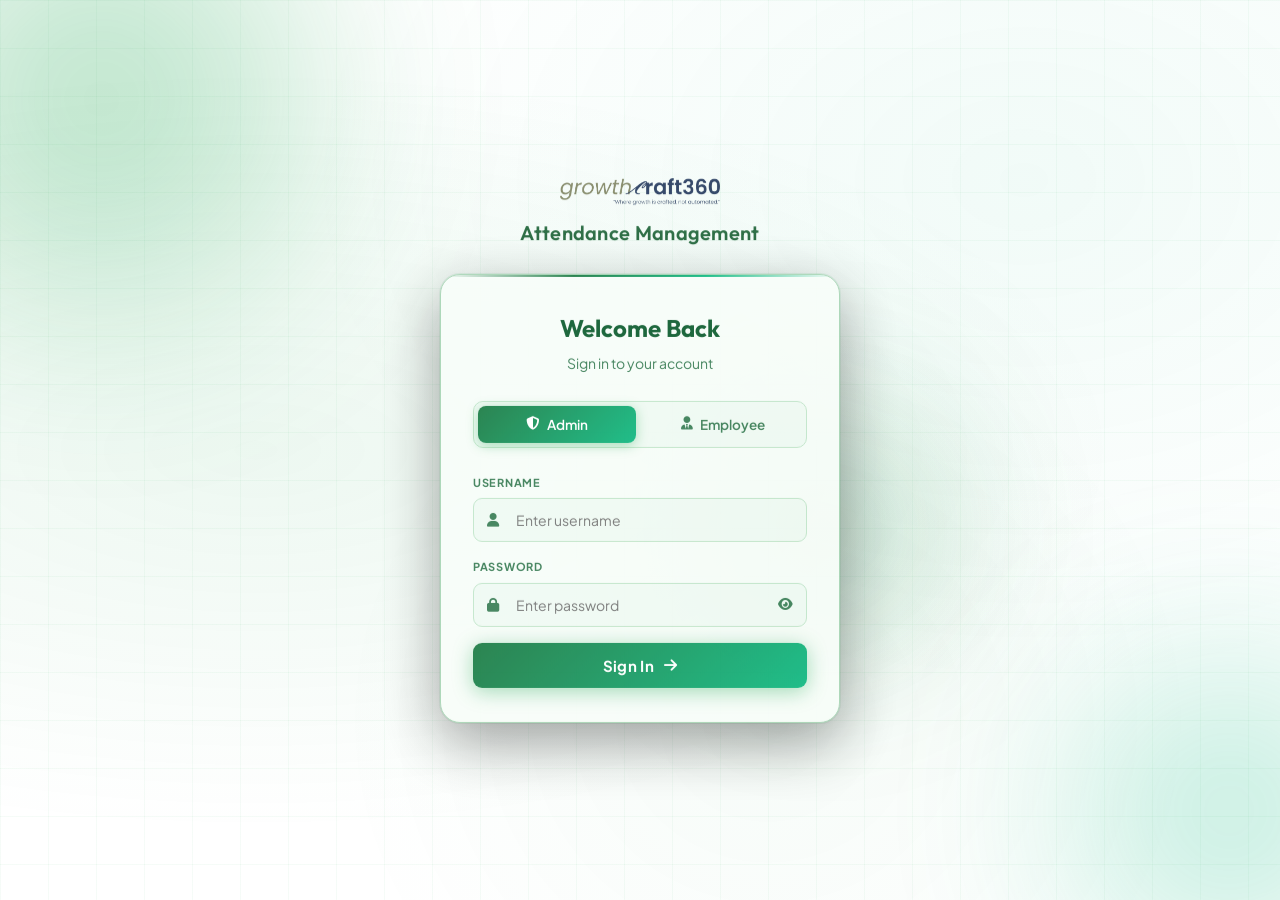
==== frontend/admin.html @ 6c8113cc "fix railway deploy" ====
<!DOCTYPE html>
<html lang="en">
<head>
  <meta charset="UTF-8"/>
  <meta name="viewport" content="width=device-width, initial-scale=1.0"/>
  <title>Growth Craft360</title>
  <link rel="stylesheet" href="css/style.css"/>
  <link rel="stylesheet" href="css/dashboard.css"/>
  <link href="https://fonts.googleapis.com/css2?family=Plus+Jakarta+Sans:wght@300;400;500;600;700;800&family=Outfit:wght@400;500;600;700;800&display=swap" rel="stylesheet"/>
  <link rel="stylesheet" href="https://cdnjs.cloudflare.com/ajax/libs/font-awesome/6.5.0/css/all.min.css"/>
</head>
<body>

<div class="app-layout">
  <!-- Sidebar -->
  <aside class="sidebar" id="sidebar">
    <div class="sidebar-header">
      <div class="sidebar-logo">
     <img src="./images/websitelogo.webp" style="width:100%;">
      
      </div>
      <button class="sidebar-toggle" onclick="toggleSidebar()"><i class="fa-solid fa-bars"></i></button>
    </div>

    <div class="sidebar-user">
      <div class="user-avatar" id="sb-avatar">A</div>
      <div class="user-info">
        <div class="user-name" id="sb-name">Admin</div>
        <div class="user-role"><i class="fa-solid fa-shield-halved"></i> Administrator</div>
      </div>
    </div>

    <nav class="sidebar-nav">
      <div class="nav-section-label">Main</div>
      <a class="nav-item active" data-page="dashboard" onclick="showPage('dashboard',this)">
        <i class="fa-solid fa-chart-pie"></i><span>Dashboard</span>
      </a>
      <a class="nav-item" data-page="employees" onclick="showPage('employees',this)">
        <i class="fa-solid fa-users"></i><span>Employees</span>
        <span class="nav-badge" id="emp-count-badge">0</span>
      </a>
      <a class="nav-item" data-page="attendance" onclick="showPage('attendance',this)">
        <i class="fa-solid fa-clock"></i><span>Attendance</span>
      </a>

      <div class="nav-section-label">Management</div>
      <a class="nav-item" data-page="leaves" onclick="showPage('leaves',this)">
        <i class="fa-solid fa-calendar-xmark"></i><span>Leave Requests</span>
        <span class="nav-badge pending-badge" id="leave-count-badge">0</span>
      </a>
      <a class="nav-item" data-page="reports" onclick="showPage('reports',this)">
        <i class="fa-solid fa-file-chart-column"></i><span>Reports</span>
      </a>

      <div class="nav-section-label">Account</div>
      <a class="nav-item" onclick="doLogout()">
        <i class="fa-solid fa-right-from-bracket"></i><span>Logout</span>
      </a>
    </nav>
  </aside>

  <!-- Main Content -->
  <div class="main-content">
    <header class="topbar">
      <div class="topbar-left">
        <button class="mobile-menu-btn" onclick="toggleSidebar()"><i class="fa-solid fa-bars"></i></button>
        <div class="page-breadcrumb">
          <span id="page-title">Dashboard</span>
        </div>
      </div>
      <div class="topbar-right">
        <div class="topbar-date"><i class="fa-regular fa-calendar"></i> <span id="topbar-date"></span></div>
        <div class="topbar-time"><i class="fa-regular fa-clock"></i> <span id="topbar-time"></span></div>
        <div class="topbar-avatar" id="topbar-av">A</div>
      </div>
    </header>

    <div class="content-area">
      <div class="page active" id="page-dashboard">
        <div class="page-heading">
          <h1>Overview <span class="heading-accent">Dashboard</span></h1>
          <p>Welcome back! Here's what's happening today.</p>
        </div>

        <div class="stats-row">
          <div class="stat-card" style="--accent:#6366f1">
            <div class="stat-icon"><i class="fa-solid fa-users"></i></div>
            <div class="stat-body">
              <div class="stat-value" id="stat-total-emp">0</div>
              <div class="stat-label">Total Employees</div>
            </div>
            <div class="stat-trend up"><i class="fa-solid fa-arrow-trend-up"></i></div>
          </div>
          <div class="stat-card" style="--accent:#22c55e">
            <div class="stat-icon"><i class="fa-solid fa-circle-check"></i></div>
            <div class="stat-body">
              <div class="stat-value" id="stat-present">0</div>
              <div class="stat-label">Present Today</div>
            </div>
            <div class="stat-trend up"><i class="fa-solid fa-arrow-trend-up"></i></div>
          </div>
          <div class="stat-card" style="--accent:#ef4444">
            <div class="stat-icon"><i class="fa-solid fa-circle-xmark"></i></div>
            <div class="stat-body">
              <div class="stat-value" id="stat-absent">0</div>
              <div class="stat-label">Absent Today</div>
            </div>
            <div class="stat-trend down"><i class="fa-solid fa-arrow-trend-down"></i></div>
          </div>
          <div class="stat-card" style="--accent:#f59e0b">
            <div class="stat-icon"><i class="fa-solid fa-hourglass-half"></i></div>
            <div class="stat-body">
              <div class="stat-value" id="stat-pending-leaves">0</div>
              <div class="stat-label">Pending Leaves</div>
            </div>
            <div class="stat-trend"><i class="fa-solid fa-minus"></i></div>
          </div>
          <div class="stat-card" style="--accent:#f97316">
            <div class="stat-icon"><i class="fa-solid fa-clock"></i></div>
            <div class="stat-body">
              <div class="stat-value" id="stat-late">0</div>
              <div class="stat-label">Late Today</div>
            </div>
            <div class="stat-trend down"><i class="fa-solid fa-triangle-exclamation"></i></div>
          </div>
          <div class="stat-card" style="--accent:#8b5cf6">
            <div class="stat-icon"><i class="fa-solid fa-calendar-day"></i></div>
            <div class="stat-body">
              <div class="stat-value" id="stat-halfday">0</div>
              <div class="stat-label">Half Day</div>
            </div>
            <div class="stat-trend down"><i class="fa-solid fa-triangle-exclamation"></i></div>
          </div>
        </div>

        <div class="dashboard-grid">
          <div class="dash-card wide">
            <div class="dash-card-header">
              <h3>Today's Attendance</h3>
              <span id="today-date-label"></span>
            </div>
            <div class="table-wrap">
              <table class="data-table">
                <thead><tr><th>Employee</th><th>Check In</th><th>Check Out</th><th>Lunch In</th><th>Lunch Out</th><th>Hours</th><th>Status</th></tr></thead>
                <tbody id="today-att-tbody"></tbody>
              </table>
            </div>
          </div>

          <div class="dash-card">
            <div class="dash-card-header"><h3>Attendance Rate</h3></div>
            <div class="donut-wrap">
              <svg class="donut" viewBox="0 0 120 120">
                <circle class="donut-bg" cx="60" cy="60" r="50"/>
                <circle class="donut-fill" id="donut-fill" cx="60" cy="60" r="50"
                  stroke-dasharray="0 314" stroke-dashoffset="78.5"/>
              </svg>
              <div class="donut-center">
                <div class="donut-pct" id="donut-pct">0%</div>
                <div class="donut-sub">Today</div>
              </div>
            </div>
            <div class="donut-legend">
              <div class="leg-item"><span class="leg-dot present"></span>Present</div>
              <div class="leg-item"><span class="leg-dot absent"></span>Absent</div>
            </div>
          </div>

          <div class="dash-card">
            <div class="dash-card-header"><h3>Recent Leave Requests</h3></div>
            <div id="recent-leaves-list" class="activity-list"></div>
          </div>
        </div>
      </div>

      <!-- ====== EMPLOYEES PAGE ====== -->
      <div class="page" id="page-employees">
        <div class="page-heading">
          <h1>Employee <span class="heading-accent">Management</span></h1>
          <button class="btn-primary" onclick="openAddEmployee()"><i class="fa-solid fa-plus"></i> Add Employee</button>
        </div>

        <div class="toolbar">
          <div class="search-wrap">
            <i class="fa-solid fa-magnifying-glass"></i>
            <input type="text" id="emp-search" placeholder="Search employees..." oninput="renderEmployees()"/>
          </div>
          <select class="filter-sel" onchange="renderEmployees()" id="emp-dept-filter">
            <option value="">All Departments</option>
          </select>
        </div>

        <div class="card">
          <div class="table-wrap">
            <table class="data-table">
              <thead><tr><th>#</th><th>Name</th><th>Username</th><th>Department</th><th>Salary</th><th>Join Date</th><th>Documents</th><th>Actions</th></tr></thead>
              <tbody id="emp-tbody"></tbody>
            </table>
          </div>
        </div>
      </div>

      <!-- ====== ATTENDANCE PAGE ====== -->
      <div class="page" id="page-attendance">
        <div class="page-heading">
          <h1>Attendance <span class="heading-accent">Records</span></h1>
          <button class="btn-outline" onclick="exportCSV()"><i class="fa-solid fa-download"></i> Export CSV</button>
        </div>

        <div class="toolbar">
          <div class="search-wrap">
            <i class="fa-solid fa-magnifying-glass"></i>
            <input type="text" id="att-search" placeholder="Search by name..." oninput="renderAdminAttendance()"/>
          </div>
          <input type="date" class="date-input" id="att-date-filter" onchange="renderAdminAttendance()"/>
          <button class="btn-outline" onclick="document.getElementById('att-date-filter').value=''; renderAdminAttendance()">Clear</button>
        </div>

        <div class="card">
          <div class="table-wrap">
            <table class="data-table">
              <thead><tr><th>Employee</th><th>Date</th><th>Check In</th><th>Check Out</th><th>Lunch In</th><th>Lunch Out</th><th>Net Hours</th><th>Status</th></tr></thead>
              <tbody id="admin-att-tbody"></tbody>
            </table>
          </div>
        </div>
      </div>

      <!-- ====== LEAVES PAGE ====== -->
      <div class="page" id="page-leaves">
        <div class="page-heading">
          <h1>Leave <span class="heading-accent">Requests</span></h1>
        </div>

        <div class="leave-tabs">
          <button class="ltab active" onclick="filterLeaves('pending',this)">Pending</button>
          <button class="ltab" onclick="filterLeaves('approved',this)">Approved</button>
          <button class="ltab" onclick="filterLeaves('rejected',this)">Rejected</button>
          <button class="ltab" onclick="filterLeaves('all',this)">All</button>
        </div>

        <div class="card">
          <div class="table-wrap">
            <table class="data-table">
              <thead><tr><th>Employee</th><th>Type</th><th>From</th><th>To</th><th>Days</th><th>Reason</th><th>Status</th><th>Actions</th></tr></thead>
              <tbody id="leaves-tbody"></tbody>
            </table>
          </div>
        </div>
      </div>

      <!-- ====== REPORTS PAGE ====== -->
      <div class="page" id="page-reports">
        <div class="page-heading">
          <h1>Attendance <span class="heading-accent">Reports</span></h1>
          <button class="btn-primary" onclick="exportCSV()"><i class="fa-solid fa-download"></i> Export CSV</button>
        </div>

        <div class="toolbar">
          <select class="filter-sel" id="report-emp-filter" onchange="renderReports()">
            <option value="">All Employees</option>
          </select>
          <input type="date" class="date-input" id="report-from" onchange="renderReports()"/>
          <span style="color:var(--text-muted)">to</span>
          <input type="date" class="date-input" id="report-to" onchange="renderReports()"/>
          <button class="btn-outline" onclick="resetReportFilters()">Reset</button>
        </div>

        <div class="stats-row mini" id="report-stats"></div>

        <div class="card">
          <div class="table-wrap">
            <table class="data-table">
              <thead><tr><th>Employee</th><th>Date</th><th>Check In</th><th>Check Out</th><th>Lunch In</th><th>Lunch Out</th><th>Net Hours</th><th>Status</th></tr></thead>
              <tbody id="report-tbody"></tbody>
            </table>
          </div>
        </div>
      </div>

    </div><!-- end content-area -->
  </div><!-- end main-content -->
</div><!-- end app-layout -->

<!-- Employee Modal -->
<div class="modal-overlay" id="emp-modal">
  <div class="modal">
    <div class="modal-header">
      <h3 id="emp-modal-title">Add Employee</h3>
      <button class="modal-close" onclick="closeModal('emp-modal')"><i class="fa-solid fa-xmark"></i></button>
    </div>
    <div class="modal-body">
      <div class="form-row">
        <div class="form-group">
          <label>Full Name *</label>
          <input type="text" id="emp-name" class="form-input" placeholder="John Doe"/>
        </div>
        <div class="form-group">
          <label>Username *</label>
          <input type="text" id="emp-username" class="form-input" placeholder="johndoe"/>
        </div>
      </div>
      <div class="form-row">
        <div class="form-group">
          <label>Password *</label>
          <input type="password" id="emp-password" class="form-input" placeholder="••••••••"/>
        </div>
        <div class="form-group">
          <label>Department</label>
          <input type="text" id="emp-dept" class="form-input" placeholder="Engineering"/>
        </div>
      </div>
      <div class="form-row">
        <div class="form-group">
          <label>Salary (₹)</label>
          <input type="number" id="emp-salary" class="form-input" placeholder="50000"/>
        </div>
        <div class="form-group">
          <label>Join Date</label>
          <input type="date" id="emp-joindate" class="form-input"/>
        </div>
      </div>
      <div class="form-group">
        <label>Email</label>
        <input type="email" id="emp-email" class="form-input" placeholder="john@company.com"/>
      </div>
    </div>
    <div class="modal-footer">
      <button class="btn-outline" onclick="closeModal('emp-modal')">Cancel</button>
      <button class="btn-primary" onclick="saveEmployee()">Save Employee</button>
    </div>
  </div>
</div>

<!-- Documents Modal -->
<div class="modal-overlay" id="docs-modal">
  <div class="modal" style="width:600px">
    <div class="modal-header">
      <h3><i class="fa-solid fa-folder-open" style="color:var(--primary-light);margin-right:8px"></i> <span id="docs-modal-name">Employee</span> — Documents</h3>
      <button class="modal-close" onclick="closeModal('docs-modal')"><i class="fa-solid fa-xmark"></i></button>
    </div>
    <div class="modal-body">
      <div id="docs-modal-content">
        <div style="text-align:center;color:var(--text-muted);padding:30px">Loading documents...</div>
      </div>
    </div>
    <div class="modal-footer">
      <button class="btn-outline" onclick="closeModal('docs-modal')">Close</button>
    </div>
  </div>
</div>

<!-- Toast -->
<div class="toast" id="toast"></div>

<script src="js/db.js"></script>
<script src="js/admin.js"></script>
</body>
</html>
---- frontend/css/style.css ----
@import url('https://fonts.googleapis.com/css2?family=Plus+Jakarta+Sans:wght@300;400;500;600;700;800&family=Outfit:wght@400;500;600;700;800&display=swap');

*, *::before, *::after { margin: 0; padding: 0; box-sizing: border-box; }

:root {
  /* ── Brand ── */
  --brand-forest:  #113023;
  --brand-green:   #1c7a43;
  --brand-emerald: #10b981;
  --brand-mint:    #4ade80;

  /* ── Surfaces (built on #113023) ── */
  --bg:       #ffffff;
  --surface:  #f8fdf9;
  --surface2: #f0faf3;
  --surface3: #e6f7ec;
  --border:   #c3e6cb;
  --border2:  #a8d5b5;

  /* ── Primary accent ── */
  --primary:       #1c7a43;
  --primary-light: #4ade80;
  --primary-dim:   rgba(28,122,67,0.18);
  --primary-glow:  rgba(28,122,67,0.28);

  /* ── Semantic colors ── */
  --green:     #22c55e;
  --green-dim: rgba(34,197,94,0.13);
  --red:       #f87171;
  --red-dim:   rgba(248,113,113,0.13);
  --yellow:    #fbbf24;
  --yellow-dim:rgba(251,191,36,0.13);
  --cyan:      #34d399;
  --blue:      #60a5fa;
  --blue-dim:  rgba(96,165,250,0.13);
  --orange:    #fb923c;

  /* ── Typography — #fff as base ── */
  --text:       #0d5c2e;
  --text-muted: #3a7d55;
  --text-soft:  #2d6e45;

  /* ── Shape ── */
  --radius:    14px;
  --radius-sm: 9px;

  /* ── Shadows ── */
  --shadow:       0 4px 24px rgba(0,0,0,0.55);
  --shadow-sm:    0 2px 8px rgba(0,0,0,0.35);
  --shadow-green: 0 4px 20px rgba(28,122,67,0.4);

  /* ── Fonts ── */
  --font-display: 'Outfit', sans-serif;
  --font-body:    'Plus Jakarta Sans', sans-serif;
  --sidebar-w:    248px;
}

html { font-size: 15px; }

body {
  font-family: var(--font-body);
  background: var(--bg);
  color: var(--text);
  line-height: 1.6;
  -webkit-font-smoothing: antialiased;
}

::-webkit-scrollbar { width: 5px; height: 5px; }
::-webkit-scrollbar-track { background: transparent; }
::-webkit-scrollbar-thumb { background: var(--border2); border-radius: 3px; }
::-webkit-scrollbar-thumb:hover { background: var(--primary); }

/* ── Buttons ── */
.btn-primary {
  display: inline-flex; align-items: center; gap: 8px;
  background: linear-gradient(135deg, var(--brand-green), var(--brand-emerald));
  color: #fff; border: none; padding: 10px 20px; border-radius: var(--radius-sm);
  font-family: var(--font-body); font-size: 13.5px; font-weight: 600;
  cursor: pointer; transition: all 0.2s;
  box-shadow: 0 2px 12px rgba(28,122,67,0.35);
}
.btn-primary:hover { transform: translateY(-1px); box-shadow: var(--shadow-green); filter: brightness(1.1); }

.btn-outline {
  display: inline-flex; align-items: center; gap: 8px;
  background: transparent; color: var(--text-soft);
  border: 1px solid var(--border2); padding: 9px 18px; border-radius: var(--radius-sm);
  font-family: var(--font-body); font-size: 13.5px; font-weight: 500;
  cursor: pointer; transition: all 0.2s;
}
.btn-outline:hover { background: var(--surface2); color: var(--text); border-color: var(--primary); }
.btn-sm { padding: 6px 12px !important; font-size: 12px !important; }

/* ── Forms ── */
.form-input {
  width: 100%; background: var(--surface2); border: 1px solid var(--border);
  color: var(--text); padding: 10px 14px; border-radius: var(--radius-sm);
  font-family: var(--font-body); font-size: 13.5px; outline: none; transition: border 0.2s;
}
.form-input:focus { border-color: var(--primary); box-shadow: 0 0 0 3px var(--primary-dim); }
textarea.form-input { resize: vertical; min-height: 80px; }
select.form-input { cursor: pointer; }

.form-group { margin-bottom: 16px; }
.form-group label { display: block; font-size: 11px; font-weight: 700; color: var(--text-muted); text-transform: uppercase; letter-spacing: 0.7px; margin-bottom: 7px; }
.form-row { display: grid; grid-template-columns: 1fr 1fr; gap: 16px; }

/* ── Card ── */
.card {
  background: var(--surface); border: 1px solid var(--border);
  border-radius: var(--radius); padding: 24px; margin-bottom: 20px;
}

/* ── Table ── */
.table-wrap { overflow-x: auto; }
.data-table { width: 100%; border-collapse: collapse; font-size: 13.5px; }
.data-table th {
  background: var(--surface2); color: var(--text-muted);
  padding: 11px 14px; text-align: left; font-size: 11px;
  text-transform: uppercase; letter-spacing: 0.7px; font-weight: 700; white-space: nowrap;
}
.data-table th:first-child { border-radius: 8px 0 0 8px; }
.data-table th:last-child  { border-radius: 0 8px 8px 0; }
.data-table td { padding: 13px 14px; border-bottom: 1px solid var(--border); vertical-align: middle; color: var(--text); }
.data-table tr:last-child td { border-bottom: none; }
.data-table tr:hover td { background: rgba(28,122,67,0.05); }
.data-table .empty-row td { text-align: center; color: var(--text-muted); padding: 40px; font-size: 14px; }

/* ── Badges ── */
.badge {
  display: inline-flex; align-items: center; gap: 5px;
  padding: 4px 10px; border-radius: 20px;
  font-size: 11.5px; font-weight: 600; white-space: nowrap;
}
.badge-present  { background: var(--green-dim);   color: var(--green); }
.badge-absent   { background: var(--red-dim);     color: var(--red); }
.badge-pending  { background: var(--yellow-dim);  color: var(--yellow); }
.badge-approved { background: var(--green-dim);   color: var(--green); }
.badge-rejected { background: var(--red-dim);     color: var(--red); }
.badge-paid     { background: var(--primary-dim); color: var(--primary-light); }
.badge-unpaid   { background: var(--red-dim);     color: var(--red); }
.badge-sick     { background: rgba(52,211,153,0.13); color: var(--cyan); }
.badge-casual   { background: var(--yellow-dim);  color: var(--yellow); }
.badge-late     { background: var(--yellow-dim);  color: var(--yellow); }
.badge-half     { background: var(--blue-dim);    color: var(--blue); }

/* ── Toolbar ── */
.toolbar { display: flex; align-items: center; gap: 12px; flex-wrap: wrap; margin-bottom: 20px; }
.search-wrap {
  display: flex; align-items: center; gap: 10px;
  background: var(--surface); border: 1px solid var(--border);
  border-radius: var(--radius-sm); padding: 9px 14px; flex: 1; min-width: 200px;
  transition: border-color 0.2s;
}
.search-wrap:focus-within { border-color: var(--primary); box-shadow: 0 0 0 3px var(--primary-dim); }
.search-wrap i { color: var(--text-muted); font-size: 13px; }
.search-wrap input { background: transparent; border: none; color: var(--text); outline: none; font-family: var(--font-body); font-size: 13.5px; width: 100%; }
.search-wrap input::placeholder { color: var(--text-muted); }
.filter-sel  { background: var(--surface); border: 1px solid var(--border); color: var(--text); padding: 9px 14px; border-radius: var(--radius-sm); font-family: var(--font-body); font-size: 13.5px; outline: none; cursor: pointer; }
.filter-sel:focus { border-color: var(--primary); }
.date-input  { background: var(--surface); border: 1px solid var(--border); color: var(--text); padding: 9px 14px; border-radius: var(--radius-sm); font-family: var(--font-body); font-size: 13.5px; outline: none; }
.date-input:focus { border-color: var(--primary); }

/* ── Modal ── */
.modal-overlay {
  display: none; position: fixed; inset: 0;
  background: rgba(0,0,0,0.8); backdrop-filter: blur(8px);
  z-index: 1000; align-items: center; justify-content: center;
}
.modal-overlay.open { display: flex; }
.modal {
  background: var(--surface); border: 1px solid var(--border2);
  border-radius: 18px; width: 520px; max-width: 95vw;
  max-height: 90vh; overflow-y: auto;
  animation: modalIn 0.25s ease;
  box-shadow: 0 20px 60px rgba(0,0,0,0.65), 0 0 0 1px rgba(28,122,67,0.12);
}
@keyframes modalIn { from { opacity:0; transform: scale(0.94) translateY(10px); } to { opacity:1; transform: scale(1) translateY(0); } }
.modal-header { display: flex; align-items: center; justify-content: space-between; padding: 20px 24px; border-bottom: 1px solid var(--border); }
.modal-header h3 { font-family: var(--font-display); font-size: 17px; font-weight: 700; color: var(--text); }
.modal-close { background: var(--surface2); border: none; color: var(--text-muted); width: 32px; height: 32px; border-radius: 50%; cursor: pointer; font-size: 14px; transition: all 0.2s; }
.modal-close:hover { background: var(--red-dim); color: var(--red); }
.modal-body { padding: 24px; }
.modal-footer { display: flex; gap: 10px; justify-content: flex-end; padding: 16px 24px; border-top: 1px solid var(--border); }

/* ── Toast ── */
.toast {
  position: fixed; bottom: 28px; right: 28px;
  background: var(--surface3); border: 1px solid var(--border2);
  color: var(--text); padding: 14px 20px; border-radius: 12px;
  font-size: 14px; font-weight: 500;
  transform: translateY(20px); opacity: 0; pointer-events: none;
  transition: all 0.3s; z-index: 9999;
  display: flex; align-items: center; gap: 10px;
  box-shadow: 0 8px 30px rgba(0,0,0,0.45);
}
.toast.show { transform: translateY(0); opacity: 1; }
.toast.success { border-left: 3px solid var(--green); }
.toast.error   { border-left: 3px solid var(--red); }
.toast.info    { border-left: 3px solid var(--primary-light); }

/* ── Action buttons ── */
.action-btns { display: flex; gap: 6px; }
.action-btn {
  width: 30px; height: 30px; border-radius: 6px; border: none;
  display: flex; align-items: center; justify-content: center;
  cursor: pointer; font-size: 12px; transition: all 0.2s;
}
.action-btn.edit    { background: var(--primary-dim);  color: var(--primary-light); }
.action-btn.edit:hover    { background: var(--primary); color: #fff; }
.action-btn.delete  { background: var(--red-dim);      color: var(--red); }
.action-btn.delete:hover  { background: var(--red);    color: #fff; }
.action-btn.approve { background: var(--green-dim);    color: var(--green); }
.action-btn.approve:hover { background: var(--green);  color: #fff; }
.action-btn.reject  { background: var(--red-dim);      color: var(--red); }
.action-btn.reject:hover  { background: var(--red);    color: #fff; }

@keyframes fadeSlide { from { opacity: 0; transform: translateY(12px); } to { opacity: 1; transform: translateY(0); } }

@media (max-width: 768px) { .form-row { grid-template-columns: 1fr; } }
---- frontend/css/dashboard.css ----
/* Layout */
.app-layout { display: flex; height: 100vh; overflow: hidden; }

/* Sidebar */
.sidebar {
  width: var(--sidebar-w); min-width: var(--sidebar-w);
  background: #0d5c2e;
  border-right: 1px solid rgba(0,0,0,0.1);
  display: flex; flex-direction: column;
  transition: width 0.3s ease, min-width 0.3s ease;
  overflow: hidden; z-index: 100;
  position: relative;
}

/* Sidebar green accent top bar */
.sidebar::before {
  content: '';
  position: absolute;
  top: 0; left: 0; right: 0;
  height: 2px;
  background: linear-gradient(90deg, var(--primary), var(--brand-emerald));
  z-index: 1;
}

.sidebar.collapsed { width: 68px; min-width: 68px; }
.sidebar.collapsed .sidebar-logo span,
.sidebar.collapsed .user-info,
.sidebar.collapsed .nav-section-label,
.sidebar.collapsed .nav-item span,
.sidebar.collapsed .nav-badge { display: none; }
.sidebar.collapsed .nav-item { justify-content: center; padding: 12px; }
.sidebar.collapsed .sidebar-user { padding: 12px; justify-content: center; }

.sidebar-header {
  display: flex; align-items: center; justify-content: space-between;
  padding: 16px; border-bottom: 1px solid rgba(255,255,255,0.07);
  min-height: 68px;
}
.sidebar-logo {
  display: flex; align-items: center; gap: 10px;
  font-family: var(--font-display); font-size: 17px; font-weight: 800;
  color: var(--primary-light);
  flex: 1; overflow: hidden;
}
.sidebar-logo img { width: 100%; max-width: 150px; display: block; object-fit: contain; }
.sidebar-toggle {
  background: transparent; border: none; color: rgba(255,255,255,0.5);
  cursor: pointer; padding: 7px; border-radius: 7px; font-size: 14px;
  transition: all 0.2s; flex-shrink: 0;
}
.sidebar-toggle:hover { background: rgba(255,255,255,0.1); color: #fff; }

.sidebar-user {
  display: flex; align-items: center; gap: 12px;
  padding: 14px 16px; border-bottom: 1px solid rgba(255,255,255,0.07);
}
.user-avatar {
  width: 38px; height: 38px; min-width: 38px;
  background: linear-gradient(135deg, var(--primary), var(--brand-emerald));
  border-radius: 10px; display: flex; align-items: center; justify-content: center;
  font-family: var(--font-display); font-size: 15px; font-weight: 700; color: #fff;
  box-shadow: 0 3px 10px rgba(28,122,67,0.4);
}
.user-name { font-size: 13.5px; font-weight: 700; color: #fff; white-space: nowrap; overflow: hidden; text-overflow: ellipsis; max-width: 140px; }
.user-role { font-size: 11px; color: rgba(255,255,255,0.48); display: flex; align-items: center; gap: 5px; margin-top: 2px; }
.user-role i { color: var(--primary-light); }

.sidebar-nav { flex: 1; overflow-y: auto; padding: 12px 10px; display: flex; flex-direction: column; gap: 2px; }
.nav-section-label { font-size: 10px; font-weight: 700; text-transform: uppercase; letter-spacing: 1.2px; color: rgba(255,255,255,0.35); padding: 12px 10px 5px; margin-top: 4px; white-space: nowrap; }
.nav-item {
  display: flex; align-items: center; gap: 12px;
  padding: 10px 12px; border-radius: 10px;
  color: rgba(255,255,255,0.55); font-size: 13.5px; font-weight: 500;
  cursor: pointer; transition: all 0.2s; text-decoration: none;
  white-space: nowrap; position: relative;
}
.nav-item:hover { background: rgba(255,255,255,0.07); color: #fff; }
.nav-item.active {
  background: rgba(74,222,128,0.15);
  color: var(--primary-light);
  font-weight: 600;
  border-left: 2px solid var(--primary-light);
  padding-left: 10px;
}
.nav-item i { width: 18px; text-align: center; font-size: 14px; flex-shrink: 0; }
.nav-badge {
  margin-left: auto;
  background: rgba(74,222,128,0.15); color: var(--primary-light);
  font-size: 10px; font-weight: 700; padding: 2px 7px; border-radius: 10px; min-width: 20px; text-align: center;
}
.nav-badge.pending-badge { background: var(--yellow-dim); color: var(--yellow); }

/* Sidebar bottom branding */
.sidebar-bottom {
  padding: 14px 16px;
  border-top: 1px solid rgba(255,255,255,0.07);
  font-size: 11px;
  color: rgba(255,255,255,0.35);
  text-align: center;
}
.sidebar-bottom span { color: var(--primary-light); font-weight: 600; }

/* Main Content */
.main-content { flex: 1; display: flex; flex-direction: column; overflow: hidden; }

.topbar {
  display: flex; align-items: center; justify-content: space-between;
  padding: 0 24px; height: 68px; min-height: 68px;
  background: var(--surface); border-bottom: 1px solid var(--border);
}
.topbar-left { display: flex; align-items: center; gap: 14px; }
.mobile-menu-btn { display: none; background: transparent; border: none; color: var(--text-muted); cursor: pointer; font-size: 18px; }
.page-breadcrumb { font-family: var(--font-display); font-size: 16px; font-weight: 700; color: #fff; }
.topbar-right { display: flex; align-items: center; gap: 16px; }
.topbar-date, .topbar-time {
  display: flex; align-items: center; gap: 7px;
  font-size: 13px; color: var(--text-soft);
  background: var(--surface2); padding: 6px 12px; border-radius: 8px;
  border: 1px solid var(--border);
}
.topbar-date i, .topbar-time i { color: var(--primary-light); }
.topbar-avatar {
  width: 36px; height: 36px;
  background: linear-gradient(135deg, var(--primary), var(--brand-emerald));
  border-radius: 10px; display: flex; align-items: center; justify-content: center;
  font-family: var(--font-display); font-size: 14px; font-weight: 700; color: #fff; cursor: pointer;
  box-shadow: 0 2px 8px rgba(22,163,74,0.3);
  transition: transform 0.2s;
}
.topbar-avatar:hover { transform: scale(1.05); }

.content-area { flex: 1; overflow-y: auto; padding: 28px; background: var(--bg); }

/* Pages */
.page { display: none; animation: fadeSlide 0.3s ease; }
.page.active { display: block; }

.page-heading {
  display: flex; align-items: flex-start; justify-content: space-between;
  margin-bottom: 28px; gap: 16px;
}
.page-heading h1 { font-family: var(--font-display); font-size: 24px; font-weight: 800; line-height: 1.2; color: #0d5c2e; }
.heading-accent { color: var(--primary-light); }
.page-heading p { color: var(--text-muted); font-size: 13.5px; margin-top: 4px; }

/* Stats Row */
.stats-row {
  display: grid; grid-template-columns: repeat(4, 1fr);
  gap: 16px; margin-bottom: 24px;
}
.stats-row.mini .stat-card { padding: 14px 18px; }
.stat-card {
  background: var(--surface); border: 1px solid var(--border);
  border-radius: var(--radius); padding: 20px;
  display: flex; align-items: center; gap: 16px;
  border-left: 3px solid var(--accent, var(--primary));
  transition: transform 0.2s, box-shadow 0.2s;
  position: relative; overflow: hidden;
}
.stat-card::after {
  content: '';
  position: absolute; top: 0; right: 0;
  width: 80px; height: 80px;
  background: radial-gradient(circle at top right, rgba(from var(--accent, #16a34a) r g b / 0.06) 0%, transparent 70%);
  pointer-events: none;
}
.stat-card:hover { transform: translateY(-2px); box-shadow: var(--shadow); }
.stat-icon {
  width: 48px; height: 48px; border-radius: 12px;
  background-color: color-mix(in srgb, var(--accent, var(--primary)) 12%, transparent);
  display: flex; align-items: center; justify-content: center;
  font-size: 20px; color: var(--accent, var(--primary));
  flex-shrink: 0;
}
.stat-value { font-family: var(--font-display); font-size: 28px; font-weight: 800; line-height: 1; }
.stat-label { font-size: 12px; color: var(--text-muted); margin-top: 5px; font-weight: 500; }
.stat-trend { margin-left: auto; font-size: 14px; }
.stat-trend.up { color: var(--green); }
.stat-trend.down { color: var(--red); }

/* Dashboard Grid */
.dashboard-grid {
  display: grid;
  grid-template-columns: 1fr 280px;
  grid-template-rows: auto auto;
  gap: 20px;
}
.dash-card { background: var(--surface); border: 1px solid var(--border); border-radius: var(--radius); padding: 22px; }
.dash-card.wide { grid-column: 1; grid-row: 1 / span 2; }
.dash-card-header { display: flex; align-items: center; justify-content: space-between; margin-bottom: 18px; }
.dash-card-header h3 { font-family: var(--font-display); font-size: 15px; font-weight: 700; }
.dash-card-header span { font-size: 12px; color: var(--text-muted); }

/* Donut chart */
.donut-wrap { position: relative; width: 140px; height: 140px; margin: 0 auto 16px; }
.donut { transform: rotate(-90deg); }
.donut-bg { fill: none; stroke: var(--surface2); stroke-width: 12; }
.donut-fill { fill: none; stroke: var(--primary); stroke-width: 12; stroke-linecap: round; transition: stroke-dasharray 1s ease; }
.donut-center { position: absolute; inset: 0; display: flex; flex-direction: column; align-items: center; justify-content: center; }
.donut-pct { font-family: var(--font-display); font-size: 24px; font-weight: 800; color: var(--primary-light); }
.donut-sub { font-size: 11px; color: var(--text-muted); }
.donut-legend { display: flex; justify-content: center; gap: 20px; }
.leg-item { display: flex; align-items: center; gap: 6px; font-size: 12px; color: var(--text-muted); }
.leg-dot { width: 8px; height: 8px; border-radius: 2px; }
.leg-dot.present { background: var(--primary); }
.leg-dot.absent { background: var(--red); }

/* Activity list */
.activity-list { display: flex; flex-direction: column; gap: 8px; }
.activity-item {
  display: flex; align-items: center; justify-content: space-between;
  padding: 10px 12px; background: var(--surface2); border-radius: 10px;
  font-size: 13px; border: 1px solid var(--border);
  transition: border-color 0.2s;
}
.activity-item:hover { border-color: var(--primary-dim); }
.activity-name { font-weight: 600; }
.activity-meta { font-size: 11.5px; color: var(--text-muted); margin-top: 2px; }

/* Leave tabs */
.leave-tabs { display: flex; gap: 8px; margin-bottom: 20px; flex-wrap: wrap; }
.ltab {
  padding: 8px 18px; border-radius: 8px; border: 1px solid var(--border);
  background: transparent; color: var(--text-muted);
  font-family: var(--font-body); font-size: 13px; font-weight: 500; cursor: pointer;
  transition: all 0.2s;
}
.ltab.active { background: var(--primary-dim); border-color: var(--primary); color: var(--primary-light); }

/* Employee avatar in table */
.emp-cell { display: flex; align-items: center; gap: 10px; }
.emp-av {
  width: 32px; height: 32px; border-radius: 8px;
  background: var(--primary-dim); color: var(--primary-light);
  display: flex; align-items: center; justify-content: center;
  font-size: 13px; font-weight: 700; font-family: var(--font-display);
}
.emp-cell-name { font-size: 13.5px; font-weight: 600; }
.emp-cell-dept { font-size: 11.5px; color: var(--text-muted); }

/* Mobile */
@media (max-width: 1024px) {
  .stats-row { grid-template-columns: repeat(2, 1fr); }
  .dashboard-grid { grid-template-columns: 1fr; }
  .dash-card.wide { grid-column: 1; grid-row: auto; }
}
@media (max-width: 768px) {
  .sidebar { position: fixed; height: 100vh; transform: translateX(-100%); transition: transform 0.3s; }
  .sidebar.mobile-open { transform: translateX(0); }
  .mobile-menu-btn { display: block; }
  .topbar-date { display: none; }
  .content-area { padding: 16px; }
  .stats-row { grid-template-columns: repeat(2, 1fr); gap: 12px; }
  .page-heading { flex-direction: column; align-items: flex-start; }
}

/* ===== DOCUMENT UPLOAD (shared) ===== */
.doc-upload-grid {
  display: grid;
  grid-template-columns: repeat(2, 1fr);
  gap: 14px;
}
@media (max-width: 600px) { .doc-upload-grid { grid-template-columns: 1fr; } }

.doc-upload-item {
  display: flex; align-items: center; gap: 14px;
  background: var(--surface2);
  border: 1px solid var(--border);
  border-radius: 12px;
  padding: 16px;
  transition: border-color 0.2s;
}
.doc-upload-item.uploaded { border-color: var(--primary); background: var(--primary-dim); }

.doc-icon {
  width: 44px; height: 44px; border-radius: 10px;
  background: var(--primary-dim);
  display: flex; align-items: center; justify-content: center;
  font-size: 18px; color: var(--primary-light);
  flex-shrink: 0;
}
.doc-info { flex: 1; min-width: 0; }
.doc-label { font-size: 13px; font-weight: 600; color: var(--text); }
.doc-status { font-size: 11.5px; color: var(--text-muted); margin-top: 3px; }
.doc-status.ok { color: var(--green); }

.doc-actions { display: flex; flex-direction: column; gap: 6px; align-items: flex-end; flex-shrink: 0; }
.doc-upload-btn {
  display: inline-flex; align-items: center; gap: 5px;
  background: var(--primary); color: #fff;
  border: none; padding: 5px 12px; border-radius: 6px;
  font-size: 12px; font-weight: 600; cursor: pointer;
  transition: filter 0.2s; white-space: nowrap;
}
.doc-upload-btn:hover { filter: brightness(1.15); }
.doc-view-btn {
  display: inline-flex; align-items: center; gap: 5px;
  background: transparent; color: var(--primary-light);
  border: 1px solid var(--primary-dim); padding: 4px 10px; border-radius: 6px;
  font-size: 11.5px; font-weight: 500; text-decoration: none;
  transition: all 0.2s; white-space: nowrap;
}
.doc-view-btn:hover { background: var(--primary-dim); }
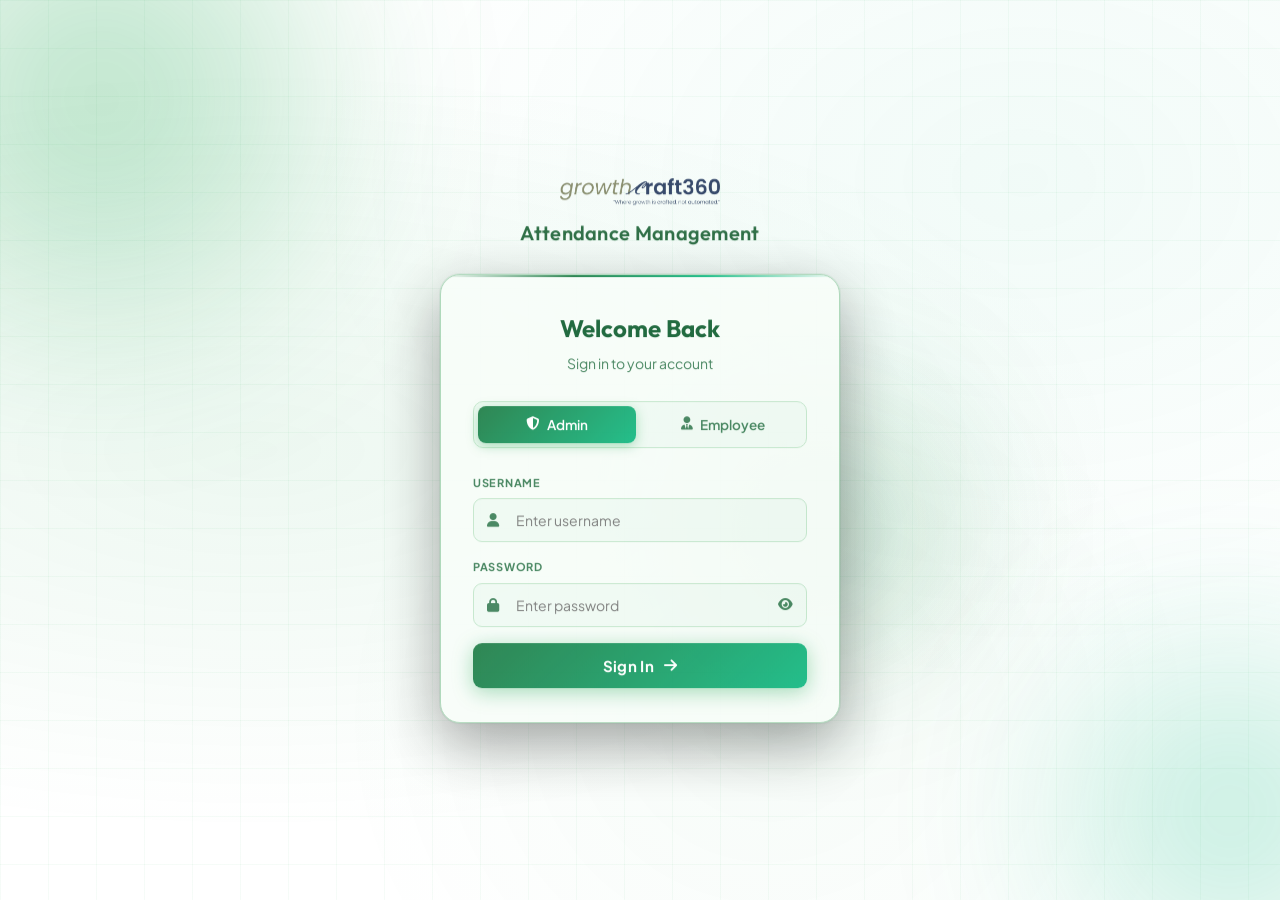
==== commit e40f4bbf: "AttendX project" ====
--- a/frontend/admin.html
+++ b/frontend/admin.html
@@ -193,7 +193,7 @@
         <div class="card">
           <div class="table-wrap">
             <table class="data-table">
-              <thead><tr><th>#</th><th>Name</th><th>Username</th><th>Department</th><th>Salary</th><th>Join Date</th><th>Documents</th><th>Actions</th></tr></thead>
+              <thead><tr><th>#</th><th>Name</th><th>Username</th><th>Department</th><th>Salary</th><th>Join Date</th><th>Actions</th></tr></thead>
               <tbody id="emp-tbody"></tbody>
             </table>
           </div>
@@ -284,12 +284,17 @@
 
 <!-- Employee Modal -->
 <div class="modal-overlay" id="emp-modal">
-  <div class="modal">
+  <div class="modal" style="width:680px;max-width:98vw">
     <div class="modal-header">
       <h3 id="emp-modal-title">Add Employee</h3>
       <button class="modal-close" onclick="closeModal('emp-modal')"><i class="fa-solid fa-xmark"></i></button>
     </div>
-    <div class="modal-body">
+    <div class="modal-body" style="max-height:75vh;overflow-y:auto">
+
+      <!-- Basic Info -->
+      <div style="font-size:12px;font-weight:600;color:var(--primary-light);letter-spacing:.5px;margin-bottom:10px;text-transform:uppercase">
+        <i class="fa-solid fa-user"></i> Basic Information
+      </div>
       <div class="form-row">
         <div class="form-group">
           <label>Full Name *</label>
@@ -324,6 +329,101 @@
         <label>Email</label>
         <input type="email" id="emp-email" class="form-input" placeholder="john@company.com"/>
       </div>
+
+      <!-- Bank Details -->
+      <div style="font-size:12px;font-weight:600;color:var(--primary-light);letter-spacing:.5px;margin:18px 0 10px;text-transform:uppercase">
+        <i class="fa-solid fa-building-columns"></i> Bank Account Details
+      </div>
+      <div class="form-row">
+        <div class="form-group">
+          <label>Bank Account Number</label>
+          <input type="text" id="emp-bank-ac" class="form-input" placeholder="XXXXXXXXXXXX"/>
+        </div>
+        <div class="form-group">
+          <label>Bank Name</label>
+          <input type="text" id="emp-bank-name" class="form-input" placeholder="State Bank of India"/>
+        </div>
+      </div>
+      <div class="form-row">
+        <div class="form-group">
+          <label>Branch Name</label>
+          <input type="text" id="emp-bank-branch" class="form-input" placeholder="Connaught Place, Delhi"/>
+        </div>
+        <div class="form-group">
+          <label>IFSC Code</label>
+          <input type="text" id="emp-bank-ifsc" class="form-input" placeholder="SBIN0001234" style="text-transform:uppercase"/>
+        </div>
+      </div>
+
+      <!-- KYC Numbers -->
+      <div style="font-size:12px;font-weight:600;color:var(--primary-light);letter-spacing:.5px;margin:18px 0 10px;text-transform:uppercase">
+        <i class="fa-solid fa-id-card"></i> KYC Details
+      </div>
+      <div class="form-row">
+        <div class="form-group">
+          <label>Aadhaar Number</label>
+          <input type="text" id="emp-aadhar" class="form-input" placeholder="XXXX XXXX XXXX" maxlength="14"/>
+        </div>
+        <div class="form-group">
+          <label>PAN Card Number</label>
+          <input type="text" id="emp-pan" class="form-input" placeholder="ABCDE1234F" maxlength="10" style="text-transform:uppercase"/>
+        </div>
+      </div>
+
+      <!-- Document Upload (only shown when adding new employee) -->
+      <div id="emp-doc-upload-section" style="margin-top:18px">
+        <div style="font-size:12px;font-weight:600;color:var(--primary-light);letter-spacing:.5px;margin-bottom:10px;text-transform:uppercase">
+          <i class="fa-solid fa-folder-open"></i> Upload Documents <span style="font-weight:400;color:var(--text-muted);font-size:11px">(optional — can upload later too)</span>
+        </div>
+        <div style="display:grid;grid-template-columns:1fr 1fr;gap:10px">
+          <div class="doc-upload-item" style="padding:10px 14px">
+            <div class="doc-icon" style="width:34px;height:34px;font-size:14px"><i class="fa-solid fa-id-card"></i></div>
+            <div class="doc-info">
+              <div class="doc-label" style="font-size:12px">Aadhaar Card</div>
+              <div class="doc-status" id="new-status-aadhar">Not selected</div>
+            </div>
+            <div class="doc-actions">
+              <label class="doc-upload-btn" for="new-file-aadhar" style="font-size:11px;padding:4px 8px"><i class="fa-solid fa-upload"></i> Choose</label>
+              <input type="file" id="new-file-aadhar" accept=".pdf,.jpg,.jpeg,.png" style="display:none" onchange="previewNewDoc('aadhar',this)"/>
+            </div>
+          </div>
+          <div class="doc-upload-item" style="padding:10px 14px">
+            <div class="doc-icon" style="width:34px;height:34px;font-size:14px"><i class="fa-solid fa-credit-card"></i></div>
+            <div class="doc-info">
+              <div class="doc-label" style="font-size:12px">PAN Card</div>
+              <div class="doc-status" id="new-status-pan">Not selected</div>
+            </div>
+            <div class="doc-actions">
+              <label class="doc-upload-btn" for="new-file-pan" style="font-size:11px;padding:4px 8px"><i class="fa-solid fa-upload"></i> Choose</label>
+              <input type="file" id="new-file-pan" accept=".pdf,.jpg,.jpeg,.png" style="display:none" onchange="previewNewDoc('pan',this)"/>
+            </div>
+          </div>
+          <div class="doc-upload-item" style="padding:10px 14px">
+            <div class="doc-icon" style="width:34px;height:34px;font-size:14px"><i class="fa-solid fa-graduation-cap"></i></div>
+            <div class="doc-info">
+              <div class="doc-label" style="font-size:12px">Marksheet</div>
+              <div class="doc-status" id="new-status-marksheet">Not selected</div>
+            </div>
+            <div class="doc-actions">
+              <label class="doc-upload-btn" for="new-file-marksheet" style="font-size:11px;padding:4px 8px"><i class="fa-solid fa-upload"></i> Choose</label>
+              <input type="file" id="new-file-marksheet" accept=".pdf,.jpg,.jpeg,.png" style="display:none" onchange="previewNewDoc('marksheet',this)"/>
+            </div>
+          </div>
+          <div class="doc-upload-item" style="padding:10px 14px">
+            <div class="doc-icon" style="width:34px;height:34px;font-size:14px"><i class="fa-solid fa-book-open"></i></div>
+            <div class="doc-info">
+              <div class="doc-label" style="font-size:12px">Bank Passbook</div>
+              <div class="doc-status" id="new-status-passbook">Not selected</div>
+            </div>
+            <div class="doc-actions">
+              <label class="doc-upload-btn" for="new-file-passbook" style="font-size:11px;padding:4px 8px"><i class="fa-solid fa-upload"></i> Choose</label>
+              <input type="file" id="new-file-passbook" accept=".pdf,.jpg,.jpeg,.png" style="display:none" onchange="previewNewDoc('passbook',this)"/>
+            </div>
+          </div>
+        </div>
+        <p style="font-size:11px;color:var(--text-muted);margin-top:8px"><i class="fa-solid fa-circle-info"></i> Accepted: PDF, JPG, PNG. Max 5MB each.</p>
+      </div>
+
     </div>
     <div class="modal-footer">
       <button class="btn-outline" onclick="closeModal('emp-modal')">Cancel</button>
--- a/frontend/css/style.css
+++ b/frontend/css/style.css
@@ -218,3 +218,7 @@
 @keyframes fadeSlide { from { opacity: 0; transform: translateY(12px); } to { opacity: 1; transform: translateY(0); } }
 
 @media (max-width: 768px) { .form-row { grid-template-columns: 1fr; } }
+#page-title{
+  color:#000;
+  font-size:22px;
+}
--- a/frontend/css/dashboard.css
+++ b/frontend/css/dashboard.css
@@ -42,7 +42,13 @@
   color: var(--primary-light);
   flex: 1; overflow: hidden;
 }
-.sidebar-logo img { width: 100%; max-width: 150px; display: block; object-fit: contain; }
+.sidebar-logo img {
+    width: 100%;
+    filter: brightness(0) invert(1);
+    max-width: 150px;
+    display: block;
+    object-fit: contain;
+}
 .sidebar-toggle {
   background: transparent; border: none; color: rgba(255,255,255,0.5);
   cursor: pointer; padding: 7px; border-radius: 7px; font-size: 14px;
